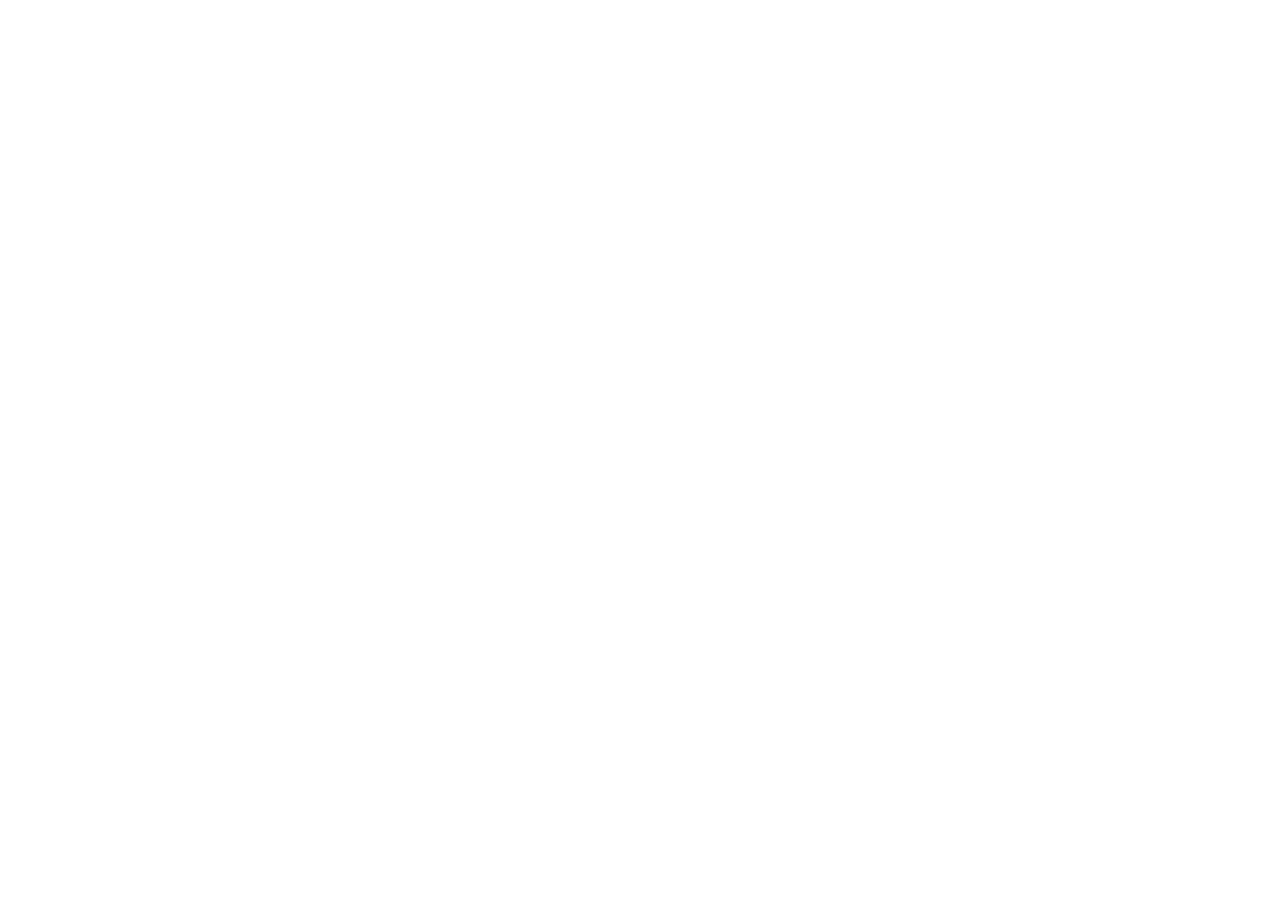
==== index.html @ ff91c87b "feat: :tada: Adding folders and files for the proyect" ====
<!DOCTYPE html>
<html lang="es">
<head>
    <meta charset="UTF-8">
    <meta name="viewport" content="width=device-width, initial-scale=1.0">
    <title>Nike - Inicio Sesión</title>
</head>
<body>
    
</body>
</html>
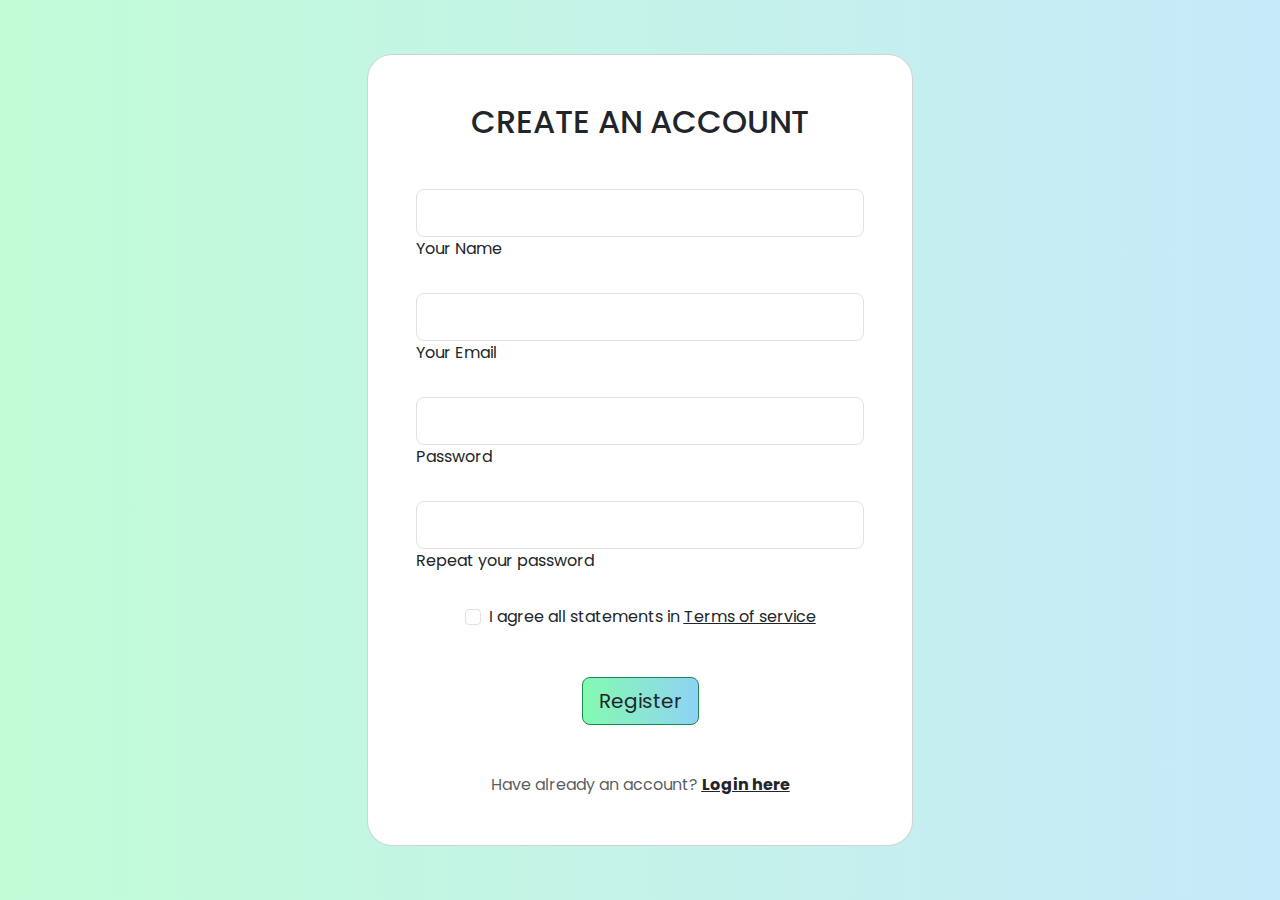
==== commit 5d5f18bc: "feat: :lipstick: Making Login and Register view" ====
--- a/index.html
+++ b/index.html
@@ -1,11 +1,122 @@
 <!DOCTYPE html>
 <html lang="es">
+
 <head>
     <meta charset="UTF-8">
     <meta name="viewport" content="width=device-width, initial-scale=1.0">
+    <link rel="stylesheet" href="./FrontEnd/CSS/Bootstrap/bootstrap.min.css">
+    <link rel="stylesheet" href="./FrontEnd/CSS/style.css">
+    <script src="./FrontEnd/JS/Bootstrap/bootstrap.min.js" defer></script>
+    <script src="./FrontEnd/JS/main.js" defer></script>
     <title>Nike - Inicio Sesión</title>
+
 </head>
+
 <body>
-    
+    <section class="vh-100 bg-image"
+        style="background-image: url('https://mdbcdn.b-cdn.net/img/Photos/new-templates/search-box/img4.webp');">
+        <div class="mask d-flex align-items-center h-100 gradient-custom-3">
+            <div class="container h-100">
+                <div class="row d-flex justify-content-center align-items-center h-100">
+                    <div class="col-12 col-md-9 col-lg-7 col-xl-6">
+                        <div class="card" style="border-radius: 25px;">
+                            <div class="card-body p-5">
+                                <h2 class="text-uppercase text-center mb-5">Create an account</h2>
+
+                                <form>
+
+                                    <div class="form-outline mb-4">
+                                        <input type="text" id="form3Example1cg" class="form-control form-control-lg" />
+                                        <label class="form-label" for="form3Example1cg">Your Name</label>
+                                    </div>
+
+                                    <div class="form-outline mb-4">
+                                        <input type="email" id="form3Example3cg" class="form-control form-control-lg" />
+                                        <label class="form-label" for="form3Example3cg">Your Email</label>
+                                    </div>
+
+                                    <div class="form-outline mb-4">
+                                        <input type="password" id="form3Example4cg"
+                                            class="form-control form-control-lg" />
+                                        <label class="form-label" for="form3Example4cg">Password</label>
+                                    </div>
+
+                                    <div class="form-outline mb-4">
+                                        <input type="password" id="form3Example4cdg"
+                                            class="form-control form-control-lg" />
+                                        <label class="form-label" for="form3Example4cdg">Repeat your password</label>
+                                    </div>
+
+                                    <div class="form-check d-flex justify-content-center mb-5">
+                                        <input class="form-check-input me-2" type="checkbox" value=""
+                                            id="form2Example3cg" />
+                                        <label class="form-check-label" for="form2Example3g">
+                                            I agree all statements in <a href="#!" class="text-body"><u>Terms of
+                                                    service</u></a>
+                                        </label>
+                                    </div>
+                                    <div class="d-flex justify-content-center">
+                                        <button type="button"
+                                            class="btn btn-success btn-block btn-lg gradient-custom-4 text-body">Register</button>
+                                    </div>
+
+                                    <p class="text-center text-muted mt-5 mb-0">Have already an account? <a href="#!"
+                                            class="fw-bold text-body"><u>Login here</u></a></p>
+                                </form>
+
+                            </div>
+                        </div>
+
+                        <div class="card" style="border-radius: 25px; display: none;">
+                            <div class="card-body p-5">
+                                <h2 class="text-uppercase text-center mb-5">Log In</h2>
+
+                                <form>
+
+                                    <div class="form-outline mb-4">
+                                        <input type="email" id="form3Example3cg" class="form-control form-control-lg" />
+                                        <label class="form-label" for="form3Example3cg">Your Email</label>
+                                    </div>
+
+                                    <div class="form-outline mb-4">
+                                        <input type="password" id="form3Example4cg"
+                                            class="form-control form-control-lg" />
+                                        <label class="form-label" for="form3Example4cg">Password</label>
+                                    </div>
+
+                                    <div class="row mb-4">
+                                        <div class="col-md-6 d-flex justify-content-center">
+                                            <!-- Checkbox -->
+                                            <div class="form-check mb-3 mb-md-0">
+                                                <input class="form-check-input" type="checkbox" value="" id="loginCheck"
+                                                    checked />
+                                                <label class="form-check-label" for="loginCheck"> Remember me </label>
+                                            </div>
+                                        </div>
+
+                                        <div class="col-md-6 d-flex justify-content-center">
+                                            <!-- Simple link -->
+                                            <a href="#!">Forgot password?</a>
+                                        </div>
+                                    </div>
+
+                                    <div class="d-flex justify-content-center">
+                                        <button type="button"
+                                            class="btn btn-success btn-block btn-lg gradient-custom-4 text-body">Register</button>
+                                    </div>
+
+                                    <p class="text-center text-muted mt-5 mb-0">Have already an account? <a href="#!"
+                                            class="fw-bold text-body"><u>Login here</u></a></p>
+
+                                </form>
+
+                            </div>
+                        </div>
+                    </div>
+                </div>
+            </div>
+        </div>
+    </section>
 </body>
+
 </html>--- a/FrontEnd/CSS/style.css
+++ b/FrontEnd/CSS/style.css
@@ -0,0 +1,31 @@
+@import url('https://fonts.googleapis.com/css2?family=Pontano+Sans&family=Poppins&display=swap');
+
+* {
+    padding: 0;
+    margin: 0;
+    box-sizing: border-box;
+    font-family: 'Pontano Sans', sans-serif;
+    font-family: 'Poppins', sans-serif;
+}
+
+.gradient-custom-3 {
+    /* fallback for old browsers */
+    background: #84fab0;
+
+    /* Chrome 10-25, Safari 5.1-6 */
+    background: -webkit-linear-gradient(to right, rgba(132, 250, 176, 0.5), rgba(143, 211, 244, 0.5));
+
+    /* W3C, IE 10+/ Edge, Firefox 16+, Chrome 26+, Opera 12+, Safari 7+ */
+    background: linear-gradient(to right, rgba(132, 250, 176, 0.5), rgba(143, 211, 244, 0.5))
+}
+
+.gradient-custom-4 {
+    /* fallback for old browsers */
+    background: #84fab0;
+
+    /* Chrome 10-25, Safari 5.1-6 */
+    background: -webkit-linear-gradient(to right, rgba(132, 250, 176, 1), rgba(143, 211, 244, 1));
+
+    /* W3C, IE 10+/ Edge, Firefox 16+, Chrome 26+, Opera 12+, Safari 7+ */
+    background: linear-gradient(to right, rgba(132, 250, 176, 1), rgba(143, 211, 244, 1))
+}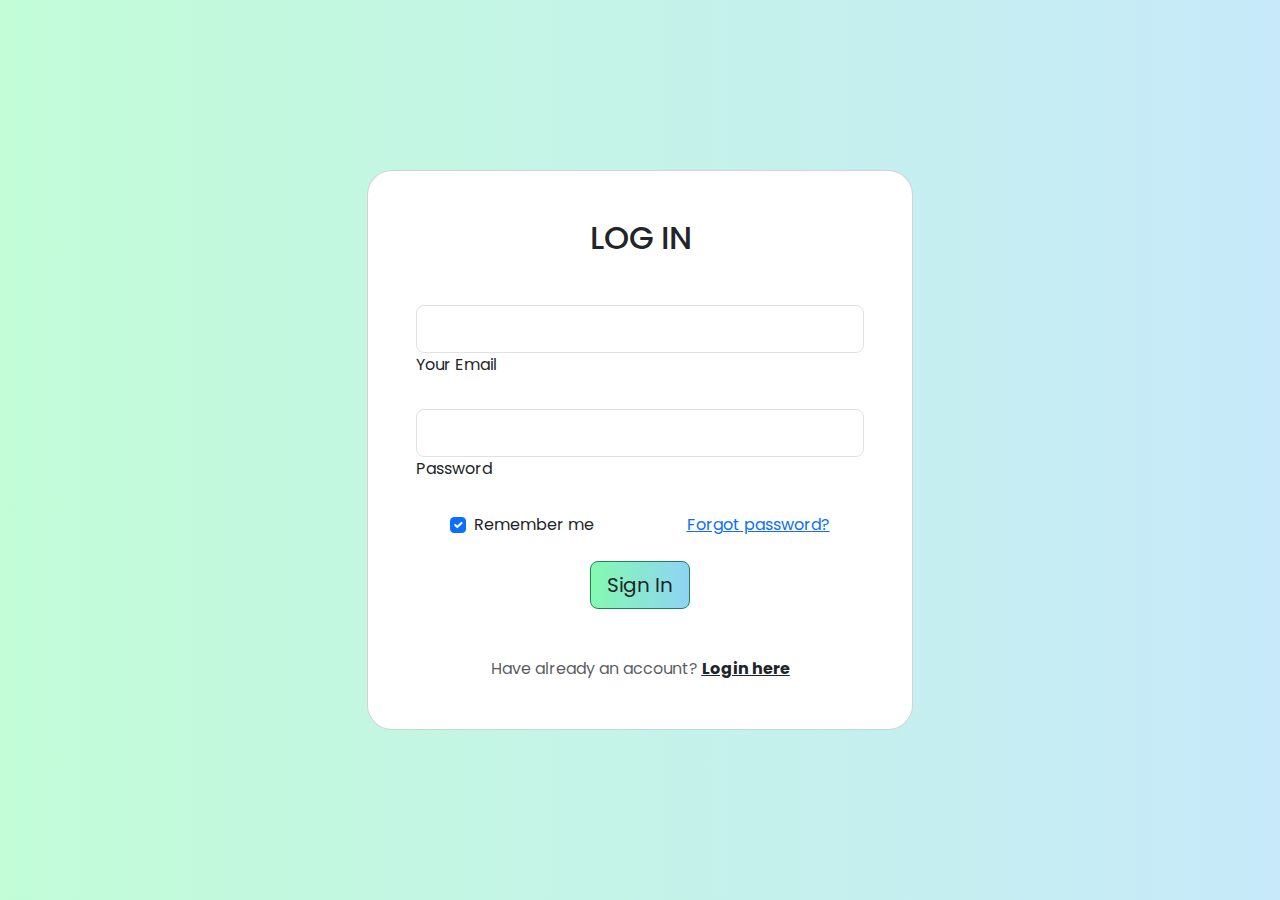
==== commit 5b2d62e1: "feat: :lipstick: Changing some things in the Login view" ====
--- a/index.html
+++ b/index.html
@@ -19,7 +19,7 @@
             <div class="container h-100">
                 <div class="row d-flex justify-content-center align-items-center h-100">
                     <div class="col-12 col-md-9 col-lg-7 col-xl-6">
-                        <div class="card" style="border-radius: 25px;">
+                        <div class="card" style="border-radius: 25px; display: none;">
                             <div class="card-body p-5">
                                 <h2 class="text-uppercase text-center mb-5">Create an account</h2>
 
@@ -67,7 +67,7 @@
                             </div>
                         </div>
 
-                        <div class="card" style="border-radius: 25px; display: none;">
+                        <div class="card" style="border-radius: 25px; display: block;">
                             <div class="card-body p-5">
                                 <h2 class="text-uppercase text-center mb-5">Log In</h2>
 
@@ -102,14 +102,14 @@
 
                                     <div class="d-flex justify-content-center">
                                         <button type="button"
-                                            class="btn btn-success btn-block btn-lg gradient-custom-4 text-body">Register</button>
+                                            class="btn btn-success btn-block btn-lg gradient-custom-4 text-body">Sign
+                                            In</button>
                                     </div>
 
                                     <p class="text-center text-muted mt-5 mb-0">Have already an account? <a href="#!"
                                             class="fw-bold text-body"><u>Login here</u></a></p>
 
                                 </form>
-
                             </div>
                         </div>
                     </div>
--- a/FrontEnd/CSS/style.css
+++ b/FrontEnd/CSS/style.css
@@ -9,23 +9,11 @@
 }
 
 .gradient-custom-3 {
-    /* fallback for old browsers */
-    background: #84fab0;
-
-    /* Chrome 10-25, Safari 5.1-6 */
-    background: -webkit-linear-gradient(to right, rgba(132, 250, 176, 0.5), rgba(143, 211, 244, 0.5));
-
     /* W3C, IE 10+/ Edge, Firefox 16+, Chrome 26+, Opera 12+, Safari 7+ */
     background: linear-gradient(to right, rgba(132, 250, 176, 0.5), rgba(143, 211, 244, 0.5))
 }
 
 .gradient-custom-4 {
-    /* fallback for old browsers */
-    background: #84fab0;
-
-    /* Chrome 10-25, Safari 5.1-6 */
-    background: -webkit-linear-gradient(to right, rgba(132, 250, 176, 1), rgba(143, 211, 244, 1));
-
     /* W3C, IE 10+/ Edge, Firefox 16+, Chrome 26+, Opera 12+, Safari 7+ */
     background: linear-gradient(to right, rgba(132, 250, 176, 1), rgba(143, 211, 244, 1))
 }